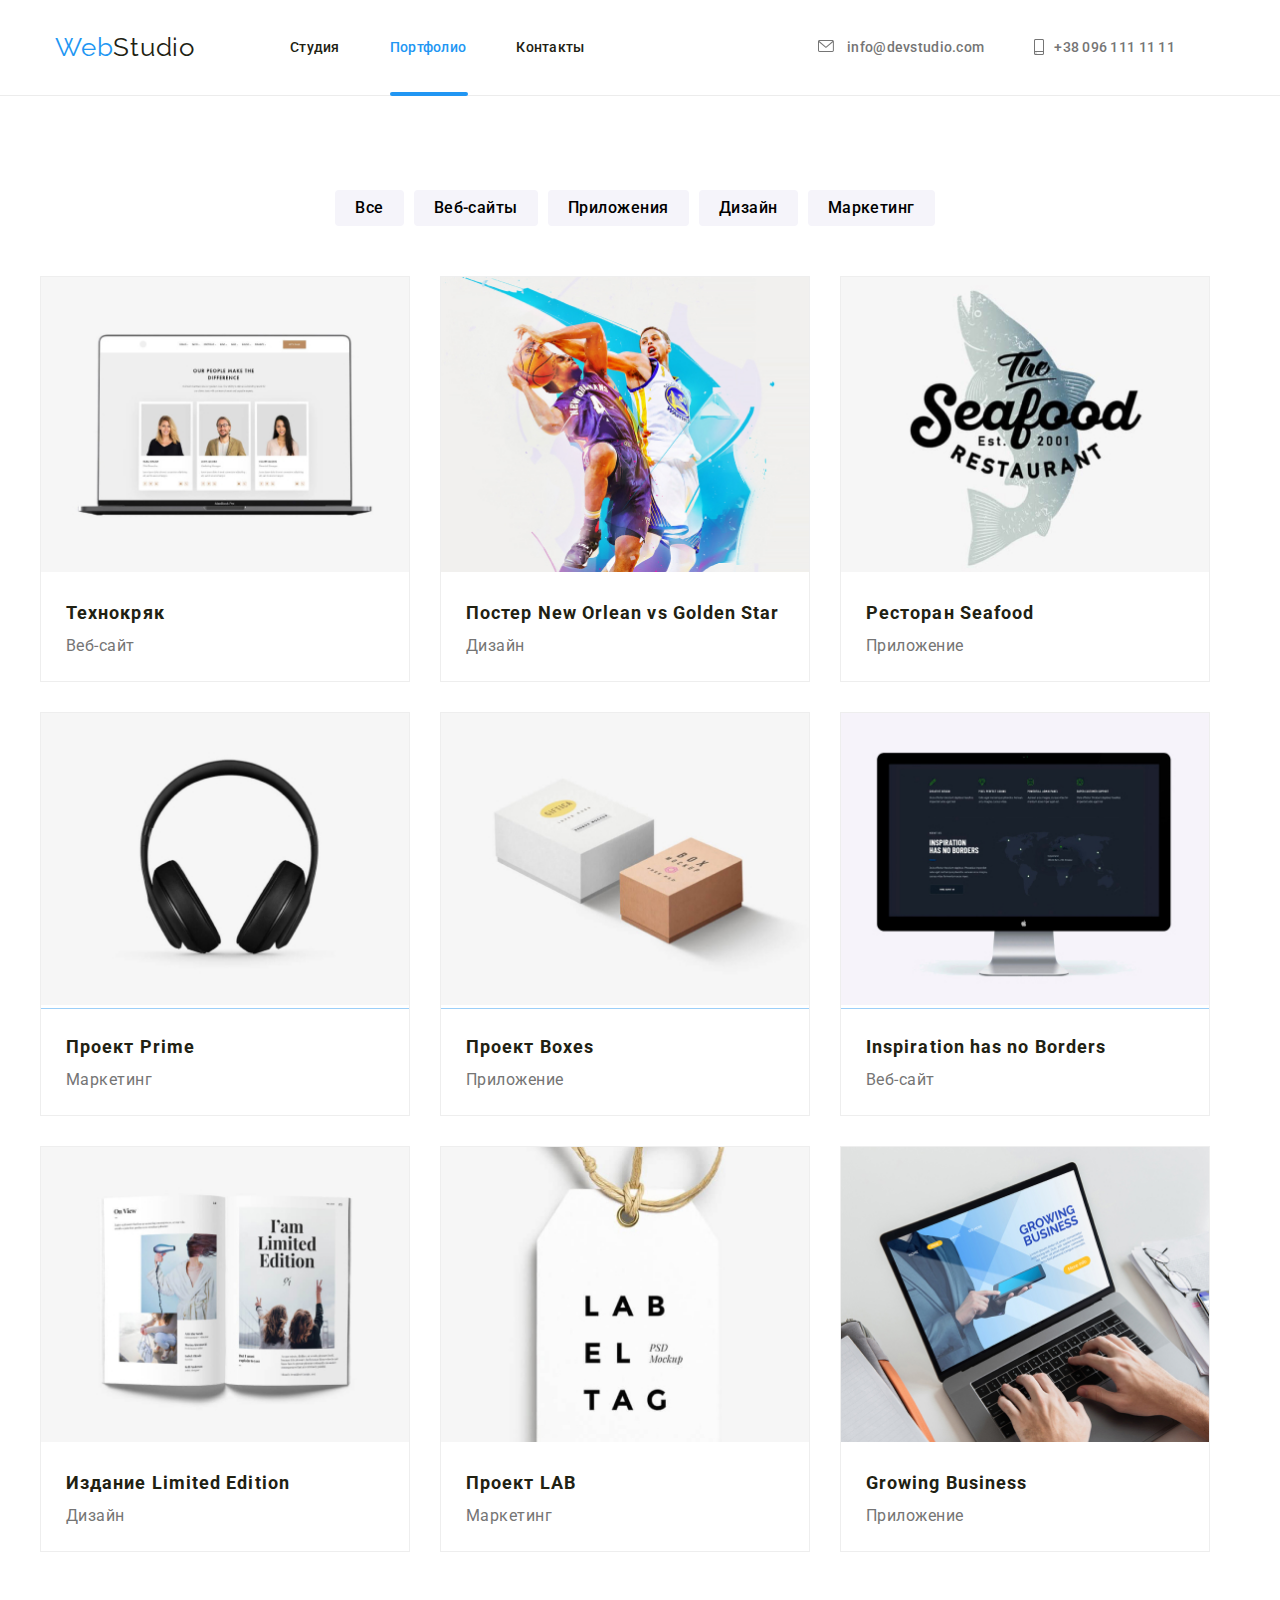
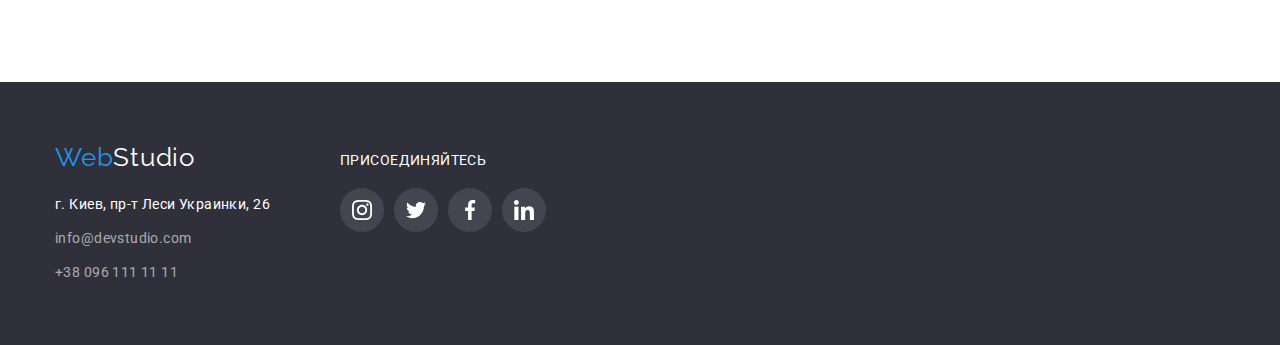
==== portfolio.html @ 2cd2fab0 "ДЗ5" ====
<!DOCTYPE html>
<html lang="ru">
  <head>
    <link
      rel="stylesheet"
      href="https://cdnjs.cloudflare.com/ajax/libs/modern-normalize/1.0.0/modern-normalize.min.css"
    />
    <meta charset="UTF-8" />
    <meta name="viewport" content="width=device-width, initial-scale=1.0" />
    <title><goit-markup-hw-03></goit-markup-hw-03></title>
    <link rel="preconnect" href="https://fonts.gstatic.com" />
    <link
      href="https://fonts.googleapis.com/css2?family=Raleway:wght@700&family=Roboto:wght@400;500;700;900&display=swap"
      rel="stylesheet"
    />
    <link
      rel="stylesheet"
      href="https://cdnjs.cloudflare.com/ajax/libs/modern-normalize/1.0.0/modern-normalize.min.css"
      integrity="sha512-ISS7cAi1PEhQ8jnbJpJZMd29NlhNj4AWYyLOSp2CE/CsHxTCu+r+t0D2yoJudVrd0/8fTVPUVDzY5Tvli75u/g=="
      crossorigin="anonymous"
    />
    <link rel="stylesheet" href="./css/style.css" />
  </head>

  <body>
    <!--navigation-->
    <header class="header-container-portfolio">
      <div class="nav-container-portfolio size-conteiner">
        <nav class="navigation">
          <ul class="navigation-list list">
            <li>
              <a class="logo" href="WebStudio"
                ><span class="icon-blue">Web</span
                ><span class="icon-bk">Studio</span></a
              >
            </li>
            <li>
              <a class="site-nav" href="./index.html">Студия</a>
            </li>
            <li>
              <a class="site-portfolio" href="Портфолио">Портфолио</a>
              <div class="site-line-portfolio">
              </div>
            </li>
            <li>
              <a class="site-nav" href="Контакты">Контакты</a>
            </li>
          </ul>
        </nav>
        <!--contacts-->
        <ul class="address">
          <li class="icon-addres">
            <a class="addres-title" href="mailto:info@devstudio.com">
              <svg class="addres-svg">
                <use href="./img/icon/sprite.svg#icon-mail"></use>
              </svg>
              info@devstudio.com
            </a>
          </li>
          <li class="icon-tel">
            <a class="addres-title icon-tel" href="tel:+380961111111">
              <svg class="tel-svg">
                <use href="./img/icon/sprite.svg#icon-smartphone"></use>
              </svg>
              +38 096 111 11 11
            </a>
          </li>
        </ul>
      </div>
    </header>
    <main>
      <section class="button-navigate size-conteiner">
        <ul class="flex-button-item">
          <li>
            <button type="button" class="button-nav-portfolio">Все</button>
          </li>
          <li>
            <button type="button" class="button-nav-portfolio">
              Веб-сайты
            </button>
          </li>
          <li>
            <button type="button" class="button-nav-portfolio">
              Приложения
            </button>
          </li>
          <li>
            <button type="button" class="button-nav-portfolio">Дизайн</button>
          </li>
          <li>
            <button type="button" class="button-nav-portfolio">
              Маркетинг
            </button>
          </li>
        </ul>
        <ul class="project size-conteiner">
          <li class="project-img-portfolio">
            <div class="project-overlay">
            <a class="project-focus" href="">
              <img
                src="./img/portfolio/технокряк.jpg"
                alt="Ноутбук"
                width="100%"
                height="295"
              />
                <p class="overlay">Технокряк это современная площадка распространения коронавируса. Компании используют эту платформу для цифрового шпионажа и атак на защищённые сервера конкурентов.</p>
              </div>
              <div class="project-name">
                <h4 class="project-heading">Технокряк</h4>
                <p class="text-prophecy">Веб-сайт</p>
              </div>
            </a>
          </li>

          <li class="project-img-portfolio">
            <div class="project-overlay">
            <a class="project-focus" href="">
              <img
                src="./img/portfolio/постер.jpg"
                alt="Баскетболисты"
                width="100%"
                height="295"
              />
              <p class="overlay">Технокряк это современная площадка распространения коронавируса. Компании используют эту платформу для цифрового шпионажа и атак на защищённые сервера конкурентов.</p>
              </div>
              <div class="project-name">
                <h4 class="project-heading">
                  Постер New Orlean vs Golden Star
                </h4>
                <p class="text-prophecy">Дизайн</p>
              </div>
            </a>
          </li>

          <li class="project-img-portfolio">
             <div class="project-overlay">
            <a class="project-focus" href="">
              <img
                src="./img/portfolio/ресторан.jpg"
                alt="Лого-рыба"
                width="100%"
                height="295"
              />
              <p class="overlay">Технокряк это современная площадка распространения коронавируса. Компании используют эту платформу для цифрового шпионажа и атак на защищённые сервера конкурентов.</p>
              </div>
              <div class="project-name">
                <h4 class="project-heading">Ресторан Seafood</h4>
                <p class="text-prophecy">Приложение</p>
              </div>
            </a>
          </li>

          <li class="project-img-portfolio">
             <div class="project-overlay">
            <a class="project-focus" href="">
              <img
                src="./img/portfolio/наушники.jpg"
                alt="Наушники"
                width="100%"
                height="100%"
              />
              <p class="overlay">Технокряк это современная площадка распространения коронавируса. Компании используют эту платформу для цифрового шпионажа и атак на защищённые сервера конкурентов.</p>
              </div>
              <div class="project-name">
                <h4 class="project-heading">Проект Prime</h4>
                <p class="text-prophecy">Маркетинг</p>
              </div>
            </a>
          </li>

          <li class="project-img-portfolio">
             <div class="project-overlay">
            <a class="project-focus" href="">
              <img
                src="./img/portfolio/ящики.jpg"
                alt="ящики"
                width="100%"
                height="100%"
              />
              <p class="overlay">Технокряк это современная площадка распространения коронавируса. Компании используют эту платформу для цифрового шпионажа и атак на защищённые сервера конкурентов.</p>
              </div>
              <div class="project-name">
                <h4 class="project-heading">Проект Boxes</h4>
                <p class="text-prophecy">Приложение</p>
              </div>
            </a>
          </li>

          <li class="project-img-portfolio">
             <div class="project-overlay">
            <a class="project-focus" href="">
              <img
                src="./img/portfolio/Монитор.jpg"
                alt="Монитор"
                width="100%"
                height="100%"
              />
              <p class="overlay">Технокряк это современная площадка распространения коронавируса. Компании используют эту платформу для цифрового шпионажа и атак на защищённые сервера конкурентов.</p>
              </div>
              <div class="project-name">
                <h4 class="project-heading">Inspiration has no Borders</h4>
                <p class="text-prophecy">Веб-сайт</p>
              </div>
            </a>
          </li>

          <li class="project-img-portfolio">
             <div class="project-overlay">
            <a class="project-focus" href="">
              <img
                src="./img/portfolio/книга.jpg"
                alt="книга"
                width="100%"
                height="295"
              />
              <p class="overlay">Технокряк это современная площадка распространения коронавируса. Компании используют эту платформу для цифрового шпионажа и атак на защищённые сервера конкурентов.</p>
              </div>
              <div class="project-name">
                <h4 class="project-heading">Издание Limited Edition</h4>
                <p class="text-prophecy">Дизайн</p>
              </div>
            </a>
          </li>

          <li class="project-img-portfolio">
             <div class="project-overlay">
            <a class="project-focus" href="">
              <img
                src="./img/portfolio/проект.jpg"
                alt="Проект"
                width="100%"
                height="295"
              />
              <p class="overlay">Технокряк это современная площадка распространения коронавируса. Компании используют эту платформу для цифрового шпионажа и атак на защищённые сервера конкурентов.</p>
              </div>
              <div class="project-name">
                <h4 class="project-heading">Проект LAB</h4>
                <p class="text-prophecy">Маркетинг</p>
              </div>
            </a>
          </li>

          <li class="project-img-portfolio">
             <div class="project-overlay">
            <a class="project-focus" href="">
              <img
                src="./img/portfolio/ноут.jpg"
                alt="Печатает на ноутбуке"
                width="100%"
                height="295"
              />
              <p class="overlay">Технокряк это современная площадка распространения коронавируса. Компании используют эту платформу для цифрового шпионажа и атак на защищённые сервера конкурентов.</p>
              </div>
              <div class="project-name">
                <h4 class="project-heading">Growing Business</h4>
                <p class="text-prophecy">Приложение</p>
              </div>
            </a>
          </li>
        </ul>
      </section>
    </main>

    <!--footer-->
    <footer class="footer-list">
      <div class="footer-cotainer size-conteiner">
        <address>
          <a class="logo-footer" href="WebStudio"
            ><span class="icon-footer-blue">Web</span
            ><span class="icon-footer-wh">Studio</span></a
          >
          <ul class="footer-item">
            <li>
              <a
                class="footer-adress"
                href="https://goo.gl/maps/g3PMuNyfZhRKe9dy9"
                target="_blank"
                >г. Киев, пр-т Леси Украинки, 26</a
              >
            </li>
            <li class="footer-text">
              <a class="footer-nav" href="mailto:info@devstudio.com"
                >info@devstudio.com</a
              >
            </li>
            <li class="footer-text">
              <a class="footer-nav-tel" href="tel:+380961111111"
                >+38 096 111 11 11</a
              >
            </li>
          </ul>
        </address>
        <div class="footer-block">
          <p class="footer-text">ПРИСОЕДИНЯЙТЕСЬ</p>
          <ul class="footer-social-list">
            <li class="footer-list-item">
              <a href="" class="footer-list-link">
                <svg class="footer-list-icon">
                  <use href="./img/icon/sprite.svg#icon-instagram"></use>
                </svg>
              </a>
            </li>
            <li class="footer-list-item">
              <a href="" class="footer-list-link">
                <svg class="footer-list-icon">
                  <use href="./img/icon/sprite.svg#icon-twitter"></use>
                </svg>
              </a>
            </li>
            <li class="footer-list-item">
              <a href="" class="footer-list-link">
                <svg class="footer-list-icon">
                  <use href="./img/icon/sprite.svg#icon-facebook"></use>
                </svg>
              </a>
            </li>
            <li class="footer-list-item">
              <a href="" class="footer-list-link">
                <svg class="footer-list-icon">
                  <use href="./img/icon/sprite.svg#icon-linkedin"></use>
                </svg>
              </a>
            </li>
          </ul>
        </div>
      </div>
    </footer>
  </body>
</html>
---- css/style.css ----
* {
  padding: 0%;
  margin: 0%;
  box-sizing: border-box;
}
body {
  font-family: 'Roboto', sans-serif;
  font-size: 14px;
  color: var(--primary-text-color);
  letter-spacing: 0.03em;
}
:root {
  --primary-text-color: #212112;
  --tilt-color: #757575;
  --accent-color: #2196f3;
  --background-color: #ffffff;
  --background-footer: #2f303a;
  --footer-nav: rgba(255, 255, 255, 60%);
  --icon-color: #afb1b8;
}

h1,
h2,
h3,
h4,
h5,
h6,
p {
  margin: 0;
}
address {
  font-style: normal;
}
.body {
  color: var(--primary-text-color);
  background-color: var(--background-color);
}
:visited {
  color: inherit;
}

li {
  list-style: none;
}

a {
  text-decoration: none;
}
.size-conteiner {
  margin-left: auto;
  margin-right: auto;
  width: 1200px;
  padding-left: 15px;
  padding-right: 15px;
}

/* цвет заголовков #212112 */
/* цвет дополнительный #2196F3 */
/* цвет основной #757575 */
/* цвет в Hero #FFFFFF */

/* header-container*/

.header-container {
  padding-bottom: 32px;
  padding-top: 32px;
}

/*nav-container*/
.nav-container {
  display: flex;
  align-items: center;
}
/* color nav*/
.logo {
  display: flex;
  margin-right: 95px;
  font-family: Raleway;
  font-style: normal;
  font-weight: 400;
  font-size: 26px;
  line-height: 1.192;
  /* identical to box height */

  letter-spacing: 0.03em;
}
.icon-blue {
  color: var(--accent-color);
}
.icon-bk {
  color: var(--primary-text-color);
}
.icon-wh {
  color: var(--background-color);
}
.navigation-list {
  display: flex;
  align-items: center;
}
.site-studio {
  font-weight: 500;
  line-height: 1.142;
  letter-spacing: 0.02em;
  margin-right: 50px;
  color: var(--accent-color);
}
.studio-line {
  position: absolute;
  width: 48px;
  height: 4px;
  top: 91px;
  background: #2196f3;
  border-radius: 2px;
  opacity: 1;
}
.site-studio:hover .studio-line {
  opacity: 1;
}

.site-portfolio {
  font-weight: 500;
  line-height: 1.142;
  letter-spacing: 0.02em;
  margin-right: 50px;
  color: var(--accent-color);
}
.site-line-portfolio {
  position: absolute;
  width: 78px;
  height: 4px;
  top: 92px;

  background: #2196f3;
  border-radius: 2px;
}
/*nav-hover*/
.site-nav {
  font-weight: 500;
  line-height: 1.142;
  letter-spacing: 0.02em;
  color: var(--primary-text-color);
  margin-right: 50px;
  transition: 250ms linear;
  transition-timing-function: cubic-bezier(0.4, 0, 0.2, 1);
}
.site-nav :last-child {
  margin-right: none;
}
.site-nav:hover,
.site-nav:focus {
  color: var(--accent-color);
}

/*adress*/
.address {
  display: flex;
  margin-left: auto;
  flex-shrink: 0;
}
.icon-addres {
  display: flex;
  justify-content: center;
}
.addres-svg {
  height: 12px;
  width: 16px;
  margin-right: 10px;
  fill: #757575;
  transition: fill 250ms linear;
  transition-timing-function: cubic-bezier(0.4, 0, 0.2, 1);
}

.addres-title:hover .addres-svg,
.addres-title:focus .addres-svg {
  fill: var(--accent-color);
}
.icon-tel {
  display: flex;
  justify-content: center;
}
.tel-svg {
  position: relative;
  height: 16px;
  width: 10px;
  margin-right: 10px;
  fill: #757575;
  transition: fill 250ms linear;
  transition-timing-function: cubic-bezier(0.4, 0, 0.2, 1);
}

.addres-title:hover .tel-svg,
.addres-title:focus .tel-svg {
  fill: var(--accent-color);
}

.addres-title {
  margin-right: 50px;
  transition: 250ms linear;
  transition-timing-function: cubic-bezier(0.4, 0, 0.2, 1);
}
.addres-title :last-child {
  margin-right: none;
}

.addres-title {
  font-style: normal;
  font-weight: 500;
  line-height: 1.142;
  letter-spacing: 0.02em;
  color: var(--tilt-color);
}

.addres-title:hover,
.addres-title:focus {
  color: var(--accent-color);
}

/*hero*/
.hero-section {
  max-width: 1600px;
  margin-left: auto;
  margin-right: auto;
  background: no-repeat;
  background-image: linear-gradient(
      to right,
      rgba(47, 48, 58, 0.4),
      rgba(47, 48, 58, 0.4)
    ),
    url('../img/main/Hero.jpg');
  text-align: center;
  height: 600px;
  background-color: var(--background-footer);
}
.hero-text {
  font-style: normal;
  font-weight: 900;
  font-size: 44px;
  line-height: 1.363;
  letter-spacing: 0.06em;
  padding-top: 200px;
  text-transform: uppercase;
  color: var(--background-color);
}

.hero-button-bgk {
  background-color: var(--accent-color);
  /*position: absolute;*/
  box-shadow: 0px 4px 4px rgba(0, 0, 0, 0.15);
  border-radius: 4px;
  margin-top: 30px;
  min-width: 200px;
  height: 50px;
  left: 774px;
  top: 465px;
  /*text*/

  font-family: Roboto;
  font-weight: 700;
  padding: 10px 32px;
  font-size: 16px;
  line-height: 1.875;
  letter-spacing: 0.06em;
  color: var(--background-color);

  transition: background-color 250ms linear;
  transition-timing-function: cubic-bezier(0.4, 0, 0.2, 1);
}
.hero-button-bgk:hover,
.hero-button-bgk:focus {
  box-shadow: 0px 4px 4px rgba(0, 0, 0, 0.15);
  border-radius: 4px;
}

/*section points*/

.points-section {
  padding-top: 95px;
}
.points {
  display: flex;
}

.points-flex {
  flex-wrap: wrap;
  width: 270px;
  margin-right: 30px;
}

.points-svg {
  width: 70px;
  height: 70px;
  background-size: contain;
  background: #f5f4fa;
  background-position: center;
}
.ant-background {
  content: '';
  display: flex;
  width: 270px;
  height: 120px;
  align-items: center;
  justify-content: center;

  background-color: #f5f4fa;
  margin-bottom: 30px;
  border-radius: 4px;
}

.icon-anten::before {
  background-image: url('../img/main/keyboard.jpg');
}

.points :last-child {
  margin: none;
}
.points-heading {
  padding-top: 30px;
  font-size: 14px;
  font-weight: 700;
  line-height: 1.142;
  letter-spacing: 0.03em;
  text-transform: uppercase;
  color: var(--primary-text-color);
}

.points-title {
  padding-top: 10px;
  font-style: normal;
  font-weight: 400;
  line-height: 1.714;
  /* or 171% */

  letter-spacing: 0.03em;
  color: var(--tilt-color);
}

/*section occupation*/

.occupation {
  padding-top: 95px;
  padding-bottom: 95px;
}
.occupation-heading {
  font-style: normal;
  font-weight: 700;
  font-size: 36px;
  line-height: 1.166;
  text-align: center;
  letter-spacing: 0.03em;
}

/*sectoin lesson*/
.occupation-flex {
  display: flex;
  margin-top: 50px;
}
.occupation-flex:last-child {
  margin: none;
}

.occupation-img {
  margin-right: 30px;
}

/*section comand*/
.comand {
  padding-top: 95px;
  padding-bottom: 95px;
  margin-left: auto;
  margin-right: auto;
  background: #f5f4fa;
}
.comand-list {
  margin-right: 30px;
  background: #ffffff;
  box-shadow: 0px 1px 3px rgba(0, 0, 0, 0.12), 0px 1px 1px rgba(0, 0, 0, 0.14),
    0px 2px 1px rgba(0, 0, 0, 0.2);
  border-radius: 0px 0px 4px 4px;
}
.comand-list:last-child {
  margin: none;
}

.comand-flex {
  filter: drop-shadow(0px 4px 4px rgba(0, 0, 0, 0.25));

  display: flex;
  padding-top: 50px;
}

.comand-heading {
  font-style: normal;
  font-weight: 700;
  font-size: 36px;
  line-height: 1.16;
  text-align: center;
  letter-spacing: 0.03em;
}

.comand-name {
  padding-top: 30px;
  font-style: normal;
  font-weight: 500;
  font-size: 16px;
  line-height: 1.187;
  /* identical to box height */

  text-align: center;
  letter-spacing: 0.03em;
}

.comand-title {
  padding-top: 10px;
  font-style: normal;
  font-weight: 400;
  font-size: 16px;
  line-height: 1.187;
  /* identical to box height */

  text-align: center;
  letter-spacing: 0.03em;
  color: var(--tilt-color);
}

.social-list-div {
  padding-left: 30px;
  padding-right: 30px;
  padding-top: 15px;
  padding-bottom: 30px;
}

.social-list {
  display: flex;
}
.social-list-item {
  margin-right: 10px;
}
.social-list-icon {
  fill: var(--icon-color);
  width: 20px;
  height: 20px;
  transition: fill 250ms linear;
  transition-timing-function: cubic-bezier(0.4, 0, 0.2, 1);
}
.social-list:last-child {
  margin: none;
}

.social-list-link:hover,
.social-list-link:focus {
  background-color: var(--accent-color);
}
.social-list-link {
  display: flex;
  justify-content: center;
  align-items: center;
  width: 44px;
  height: 44px;
  background-color: var(--background-color);
  border-radius: 50%;
  transition: background-color 250ms linear;
}

.social-list-link:hover .social-list-icon,
.social-list-link:focus .social-list-icon {
  fill: var(--background-color);
}

/* Постоянные клиенты */
.regular-customers {
  padding-top: 95px;
  padding-bottom: 95px;
}
.icon-customers {
  padding-top: 50px;
}
.customer-list {
  display: flex;
  display: inline-flex;
}
.customer-list-item {
  margin-top: 50px;
  margin-right: 30px;
  width: 170px;
  height: 90px;
  border: 1px solid var(--icon-color);
  border-radius: 4px;
}
.customer-list-item:last-child {
  margin-right: none;
}

.customer-one {
  width: 170px;
  height: 90px;
  content: '';
  display: flex;
  justify-content: center;
  align-items: center;
  transition: 250ms linear;
  transition-timing-function: cubic-bezier(0.4, 0, 0.2, 1);
}
.customer-list-icon {
  fill: var(--icon-color);
  transition: 250ms linear;
  transition-timing-function: cubic-bezier(0.4, 0, 0.2, 1);
}
.size-one {
  width: 45px;
  height: 50px;
}

.size-two {
  width: 45px;
  height: 50px;
}
.size-three {
  width: 41px;
  height: 42px;
}
.size-four {
  width: 80px;
  height: 42px;
}
.size-five {
  width: 59px;
  height: 47px;
}
.size-six {
  width: 45px;
  height: 50px;
}
.customer-list-item {
  transition: 250ms linear;
}
.customer-list-icon {
  transition: fill 250ms linear;
}

.customer-one:hover .customer-list-icon,
.customer-one:focus .customer-list-icon {
  fill: var(--accent-color);
}

.customer-list-item:hover,
.customer-list-item:focus {
  border-color: var(--accent-color);
}

/*portfolio*/
.header-container-portfolio {
  margin-left: auto;
  margin-right: auto;
  padding-bottom: 32px;
  padding-top: 32px;
  border-bottom: 1px solid #ececec;
}

.nav-container-portfolio {
  display: flex;
  align-items: center;
}

/*hero-button*/
.button-navigate {
  margin-top: 94px;
  padding-bottom: 115px;
}
.flex-button-item {
  display: flex;
  justify-content: center;
}

.button-nav-portfolio {
  margin-right: 10px;
  border: none;
  padding: 5px 20px;
  font-style: normal;
  font-weight: 500;
  font-size: 16px;
  line-height: 1.625;
  background: #f5f4fa;
  border-radius: 4px;
  transition: background-color 250ms linear;
  transition: 250ms linear;

  text-align: center;
  letter-spacing: 0.03em;
}
.button-nav-portfolio :last-child {
  margin-right: none;
}
.button-nav-portfolio:hover,
.button-nav-portfolio:focus {
  border-radius: 4px;
  color: var(--background-color);
  box-shadow: 0px 3px 1px rgba(0, 0, 0, 0.1), 0px 1px 2px rgba(0, 0, 0, 0.08),
    0px 2px 2px rgba(0, 0, 0, 0.12);
  border-radius: 4px;
  background-color: var(--accent-color);
}

/*image*/
.project {
  margin: -30px;
  margin-top: 50px;
  display: flex;
  flex-wrap: wrap;
  align-items: center;
}
.project-img-portfolio {
  margin-right: 30px;
  margin-bottom: 30px;
  width: 370px;
  background: #ffffff;
  border: 1px solid #eeeeee;
  box-sizing: border-box;
}

.project-overlay {
  position: relative;
  overflow: hidden;
}
.project-img-portfolio:hover .overlay {
  transform: translateY(0);
}
.project-focus:focus .overlay {
  transform: translateY(0);
}

.project-img-portfolio:hover .project-focus {
  box-shadow: 0px 1px 1px rgba(0, 0, 0, 0.12), 0px 4px 4px rgba(0, 0, 0, 0.06),
    1px 4px 6px rgba(0, 0, 0, 0.16);
}
.overlay {
  position: absolute;
  left: 0;
  top: 0;
  font-family: Roboto;

  font-size: 18px;
  line-height: 28px;
  width: 100%;
  height: 100%;
  padding: 65px 25px;
  color: var(--background-color);
  background: rgba(33, 150, 243, 0.9);
  transform: translateY(100%);
  transition: transform 250ms linear;
  transition-timing-function: cubic-bezier(0.4, 0, 0.2, 1);
}
.project-focus {
  display: block;
}
.project-focus:hover,
.project-focus:focus {
  box-shadow: 0px 1px 1px rgba(0, 0, 0, 0.12), 0px 4px 4px rgba(0, 0, 0, 0.06),
    1px 4px 6px rgba(0, 0, 0, 0.16);
}

.project-name {
  padding: 20px 25px;
}
.project :nth-last-child(-n + 3) {
  margin-bottom: 0px;
}
.project :nth-child(3n) {
  margin-right: 0px;
}

.project-heading {
  font-style: normal;
  font-weight: 700;
  font-size: 18px;
  line-height: 2;
  letter-spacing: 0.06em;
  color: var(--primary-text-color);
}

.text-prophecy {
  font-style: normal;
  font-weight: 400;
  font-size: 16px;
  line-height: 1.875;
  /* identical to box height, or 187% */

  letter-spacing: 0.03em;
  color: var(--tilt-color);
}

/*footer*/

.footer-list {
  display: block;
  margin-top: 45px;
  padding-top: 60px;
  padding-bottom: 60px;
  margin-left: auto;
  margin-right: auto;

  background-color: var(--background-footer);
}
.footer-cotainer {
  display: flex;
}
.logo-footer {
  padding-top: 60px;
  font-family: Raleway;
  font-style: normal;
  font-size: 26px;
  line-height: 1.192;
  /* identical to box height */

  letter-spacing: 0.03em;
}
.icon-footer-blue {
  color: var(--accent-color);
}
.icon-footer-wh {
  color: var(--background-color);
}

.footer-item {
  font-family: Roboto;
  padding-top: 20px;
}
.footer-text-adress {
  font-family: Roboto;
}
.footer-text {
  padding-top: 10px;
  color: var(--background-color);
}
.footer-adress {
  padding-top: 20px;
  line-height: 1.714;
  letter-spacing: 0.03em;
  color: var(--background-color);
}
.footer-nav {
  line-height: 1.714;
  letter-spacing: 0.03em;
  color: var(--footer-nav);
}
.footer-nav-tel {
  padding-top: 10px;
  line-height: 1.714;
  letter-spacing: 0.03em;
  color: var(--footer-nav);
}
.footer-block {
  padding-left: 70px;
}
.footer-social-list {
  margin-bottom: 0;
  margin-top: 20px;
  padding-left: 0;
  display: flex;
}

.footer-list-item {
  margin-right: 10px;
}
.footer-list-item:last-child {
  margin-right: none;
}
.footer-list-link {
  content: '';
  display: inline-flex;
  align-items: center;
  justify-content: center;
  width: 44px;
  height: 44px;
  background-color: rgba(255, 255, 255, 0.1);
  border-radius: 50%;
  transition: background-color 250ms linear;
  transition-timing-function: cubic-bezier(0.4, 0, 0.2, 1);
}
.footer-list-icon {
  width: 20px;
  height: 20px;
  fill: #ffffff;
  transition: 250ms linear;
  transition-timing-function: cubic-bezier(0.4, 0, 0.2, 1);
}
.footer-list-link:hover,
.footer-list-link:focus {
  background-color: var(--accent-color);
}

.footerl-list-link:hover .footer-list-icon,
.footer-list-link:focus .footerl-list-icon {
  fill: var(--background-color);
}

.backdrop {
  position: fixed;
  top: 0;
  left: 0;
  width: 100%;
  height: 100%;
  background-color: rgba(0, 0, 0, 0.2);
  transition: 250ms;
  transition-timing-function: cubic-bezier(0.4, 0, 0.2, 1);
  opacity: 1;
}
.backdrop.is-hidden.modal {
  transform: scale(1.2) translate(-50%, -50%);
}

.modal {
  position: absolute;
  left: 50%;
  top: 50%;
  transform: translate(-50%, -50%);
  width: 528px;
  height: 581px;
  background: #ffffff;
  box-shadow: 0px 1px 3px rgba(0, 0, 0, 0.12), 0px 1px 1px rgba(0, 0, 0, 0.14),
    0px 2px 1px rgba(0, 0, 0, 0.2);
  border-radius: 4px;
  transform: scale(1) translate(-50%, -50%);
  transition: tranform 250ms cubic-bezier(0.4, 0, 0.2, 1);
}
.close-button {
  position: absolute;

  content: '';
  top: 8px;
  right: 8px;
  width: 30px;
  height: 30px;
  background: transparent;
  border: 1px solid rgba(0, 0, 0, 0.1);
  border-radius: 50%;
  cursor: pointer;
}
.close-icon {
  position: absolute;
  width: 11px;
  height: 11px;
  top: 17px;
  right: 17px;
}
.is-hidden {
  opacity: 0;
  visibility: hidden;
  pointer-events: none;
}
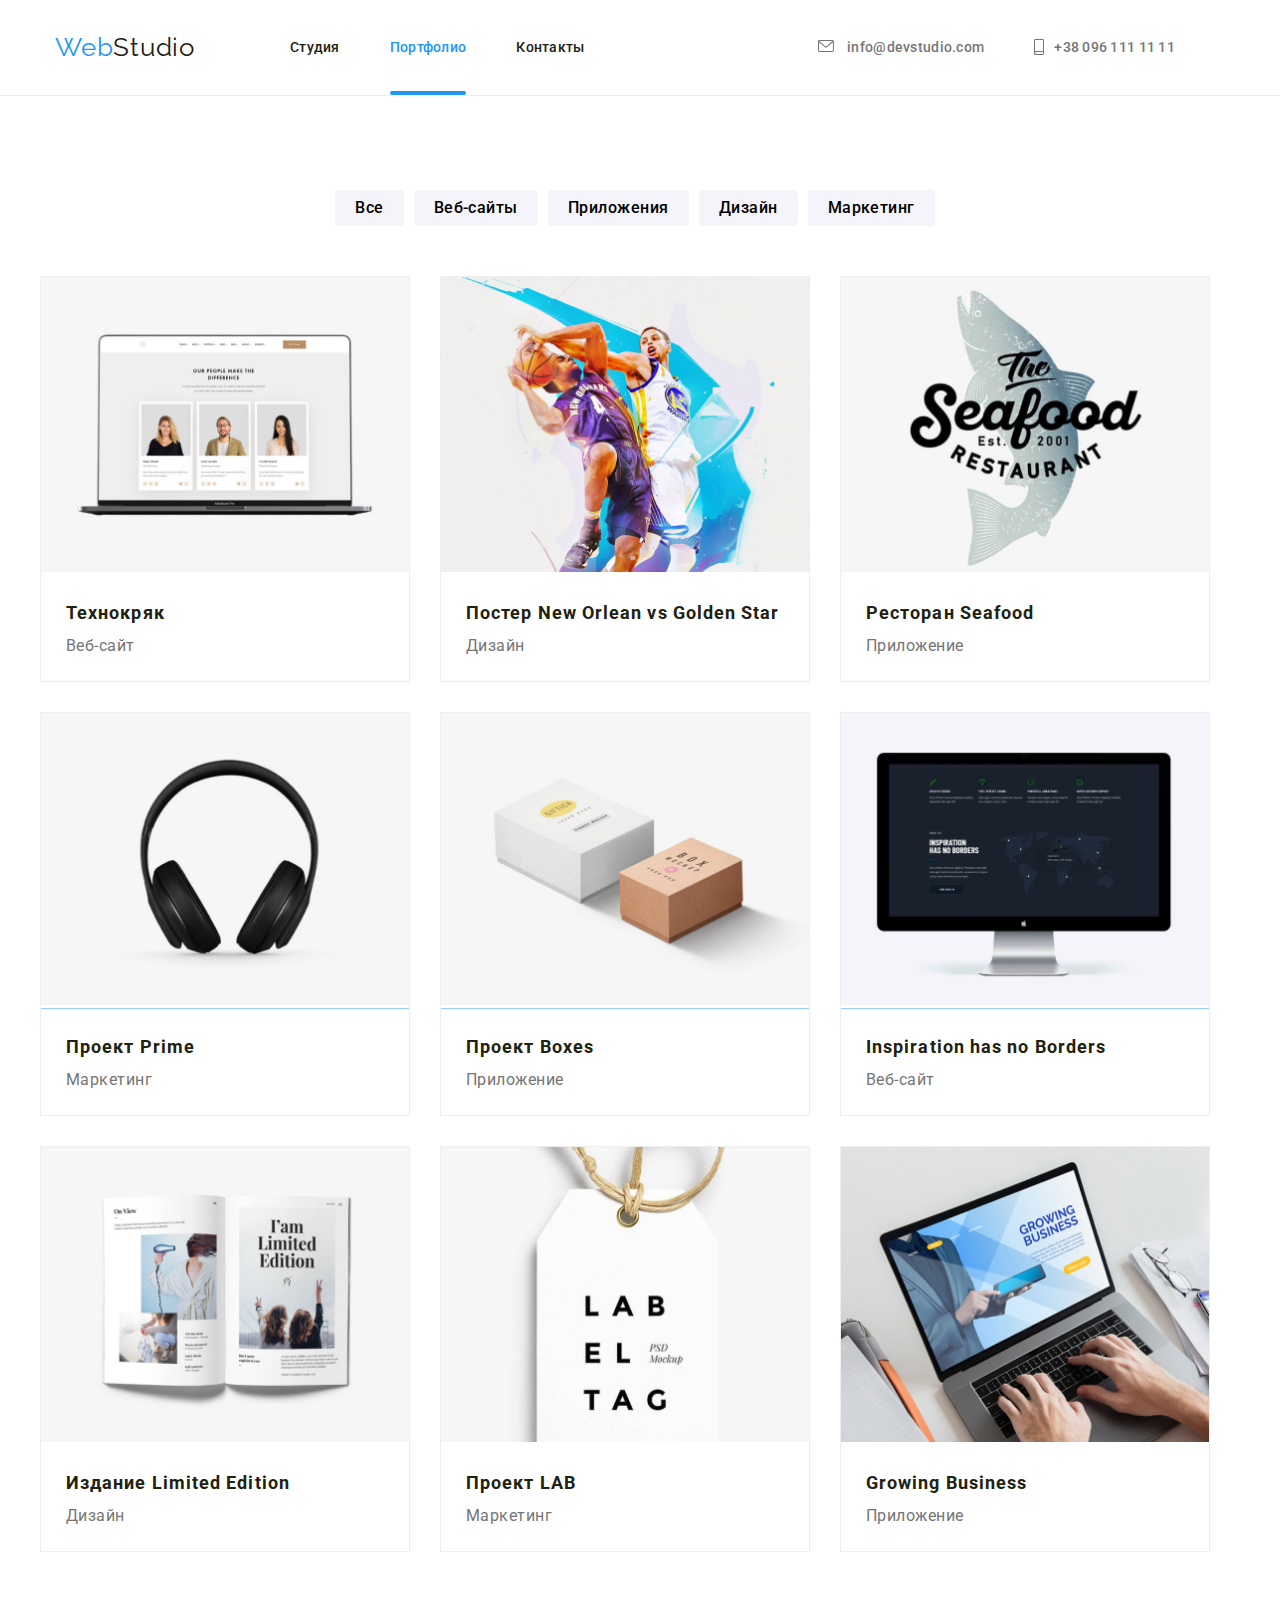
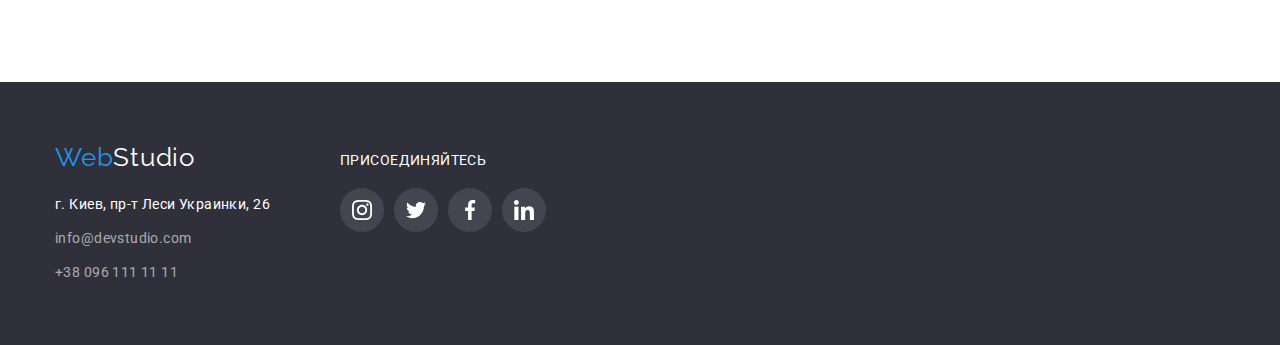
==== commit df5c8f1f: "ДЗ5" ====
--- a/portfolio.html
+++ b/portfolio.html
@@ -38,8 +38,8 @@
               <a class="site-nav" href="./index.html">Студия</a>
             </li>
             <li>
+              <div>
               <a class="site-portfolio" href="Портфолио">Портфолио</a>
-              <div class="site-line-portfolio">
               </div>
             </li>
             <li>
--- a/css/style.css
+++ b/css/style.css
@@ -98,12 +98,30 @@
   align-items: center;
 }
 .site-studio {
+  position: relative;
   font-weight: 500;
   line-height: 1.142;
   letter-spacing: 0.02em;
   margin-right: 50px;
   color: var(--accent-color);
 }
+
+.site-studio:after {
+  display: inline-block;
+  content: '';
+  width: 100%;
+  position: absolute;
+  bottom: 0;
+  left: 0;
+  top: 52px;
+  margin-bottom: -1px;
+  background-color: var(--accent-color);
+  height: 4px;
+  border-radius: 2px;
+  /* .site-studio:hover .studio-line { */
+  opacity: 1;
+}
+
 .studio-line {
   position: absolute;
   width: 48px;
@@ -118,21 +136,28 @@
 }
 
 .site-portfolio {
+  position: relative;
   font-weight: 500;
   line-height: 1.142;
   letter-spacing: 0.02em;
   margin-right: 50px;
   color: var(--accent-color);
 }
-.site-line-portfolio {
+
+.site-portfolio:after {
+  display: inline-block;
+  content: '';
+  width: 100%;
   position: absolute;
-  width: 78px;
+  bottom: 0;
+  left: 0;
+  top: 52px;
+  margin-bottom: -1px;
+  background-color: var(--accent-color);
   height: 4px;
-  top: 92px;
-
-  background: #2196f3;
   border-radius: 2px;
 }
+
 /*nav-hover*/
 .site-nav {
   font-weight: 500;
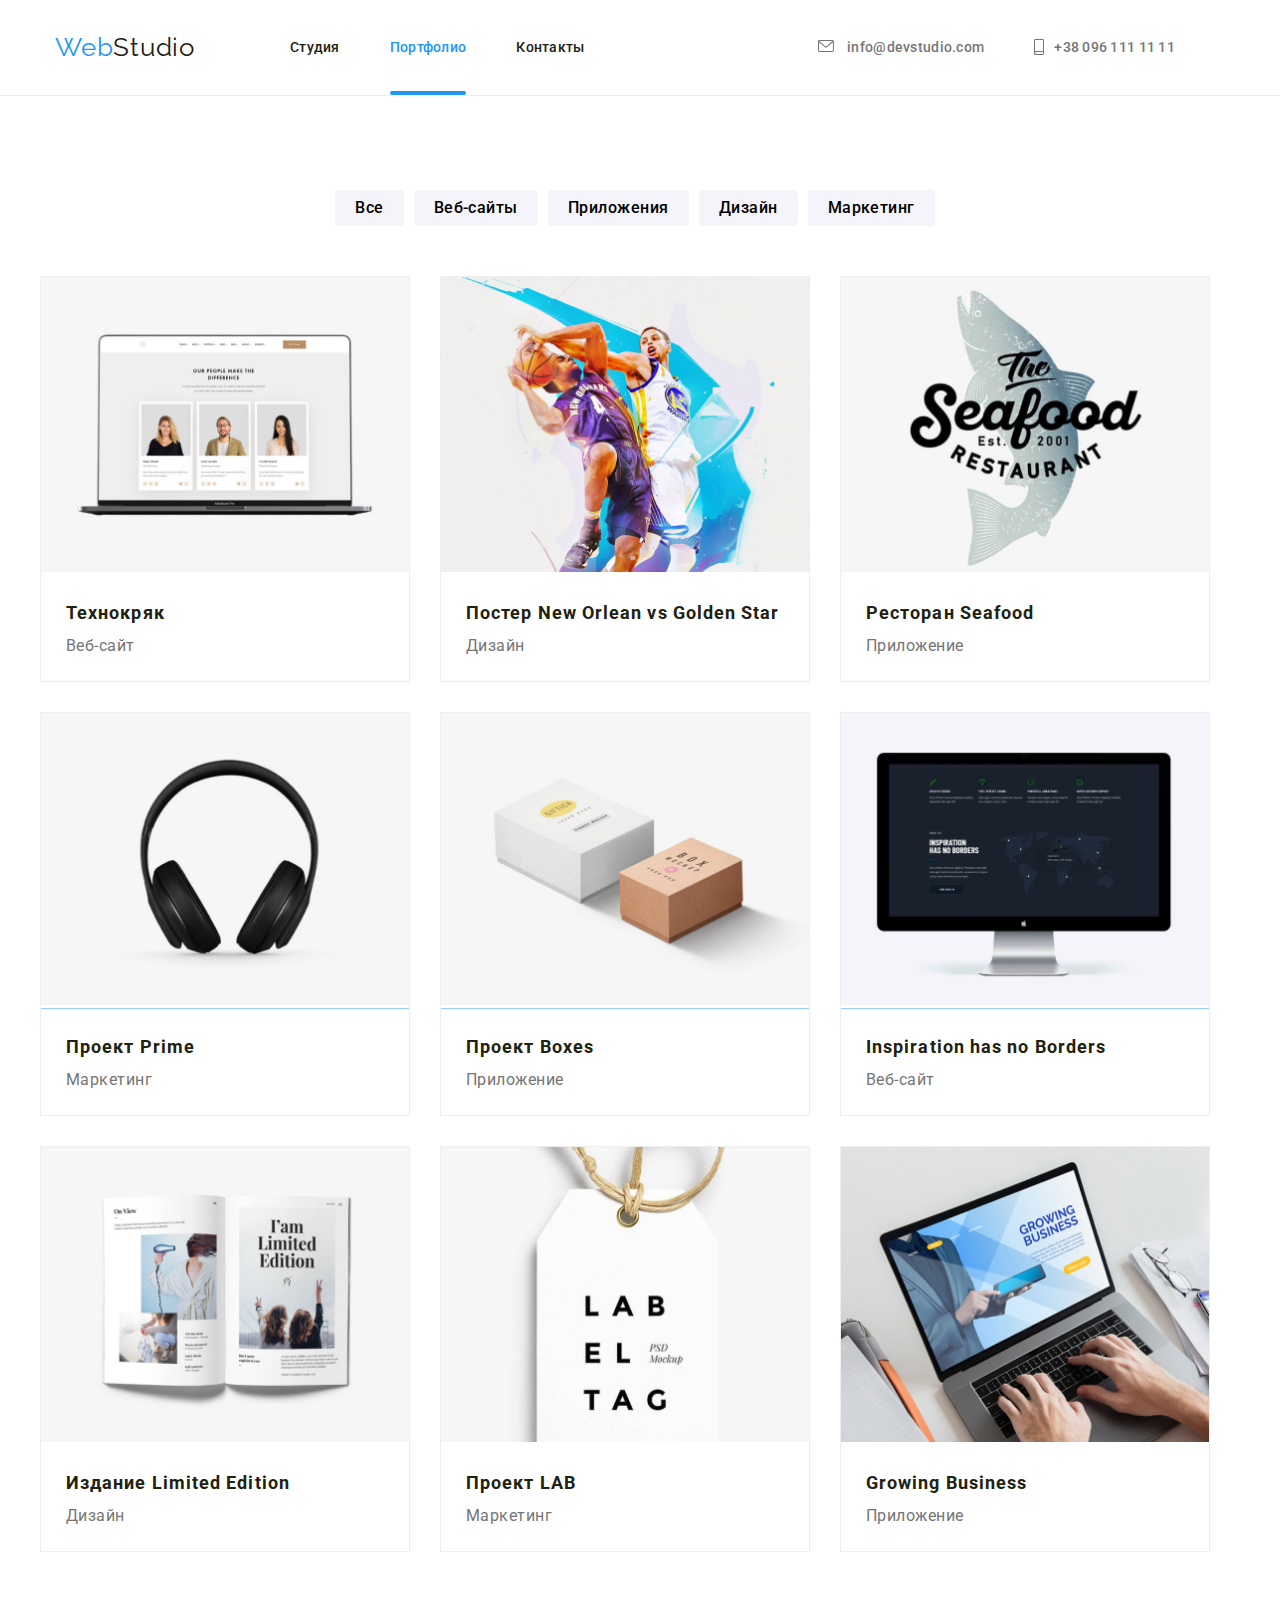
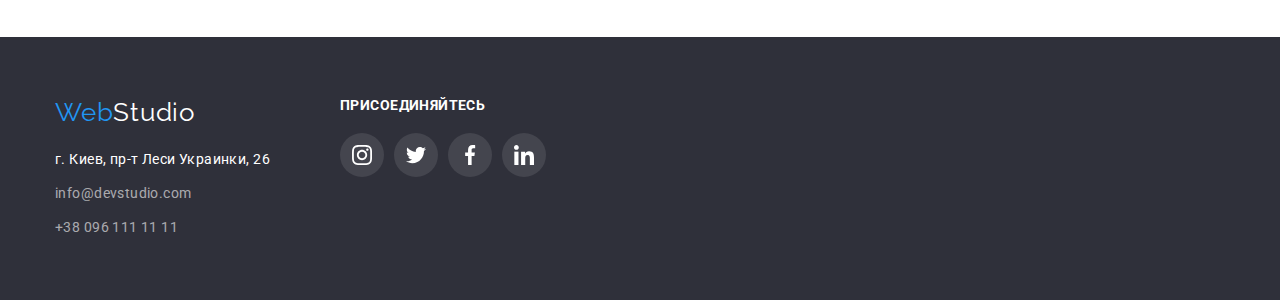
==== commit 777ca851: "ДЗ5" ====
--- a/portfolio.html
+++ b/portfolio.html
@@ -7,7 +7,7 @@
     />
     <meta charset="UTF-8" />
     <meta name="viewport" content="width=device-width, initial-scale=1.0" />
-    <title><goit-markup-hw-03></goit-markup-hw-03></title>
+    <title><goit-markup-hw-05></goit-markup-hw-05></title>
     <link rel="preconnect" href="https://fonts.gstatic.com" />
     <link
       href="https://fonts.googleapis.com/css2?family=Raleway:wght@700&family=Roboto:wght@400;500;700;900&display=swap"
@@ -39,7 +39,7 @@
             </li>
             <li>
               <div>
-              <a class="site-portfolio" href="Портфолио">Портфолио</a>
+                <a class="site-portfolio" href="Портфолио">Портфолио</a>
               </div>
             </li>
             <li>
@@ -95,15 +95,19 @@
         </ul>
         <ul class="project size-conteiner">
           <li class="project-img-portfolio">
-            <div class="project-overlay">
-            <a class="project-focus" href="">
-              <img
-                src="./img/portfolio/технокряк.jpg"
-                alt="Ноутбук"
-                width="100%"
-                height="295"
-              />
-                <p class="overlay">Технокряк это современная площадка распространения коронавируса. Компании используют эту платформу для цифрового шпионажа и атак на защищённые сервера конкурентов.</p>
+            <a class="project-focus" href="">
+              <div class="project-overlay">
+                <img
+                  src="./img/portfolio/технокряк.jpg"
+                  alt="Ноутбук"
+                  width="100%"
+                  height="295"
+                />
+                <p class="overlay">
+                  Технокряк это современная площадка распространения
+                  коронавируса. Компании используют эту платформу для цифрового
+                  шпионажа и атак на защищённые сервера конкурентов.
+                </p>
               </div>
               <div class="project-name">
                 <h4 class="project-heading">Технокряк</h4>
@@ -113,15 +117,19 @@
           </li>
 
           <li class="project-img-portfolio">
-            <div class="project-overlay">
-            <a class="project-focus" href="">
-              <img
-                src="./img/portfolio/постер.jpg"
-                alt="Баскетболисты"
-                width="100%"
-                height="295"
-              />
-              <p class="overlay">Технокряк это современная площадка распространения коронавируса. Компании используют эту платформу для цифрового шпионажа и атак на защищённые сервера конкурентов.</p>
+            <a class="project-focus" href="">
+              <div class="project-overlay">
+                <img
+                  src="./img/portfolio/постер.jpg"
+                  alt="Баскетболисты"
+                  width="100%"
+                  height="295"
+                />
+                <p class="overlay">
+                  Технокряк это современная площадка распространения
+                  коронавируса. Компании используют эту платформу для цифрового
+                  шпионажа и атак на защищённые сервера конкурентов.
+                </p>
               </div>
               <div class="project-name">
                 <h4 class="project-heading">
@@ -133,15 +141,19 @@
           </li>
 
           <li class="project-img-portfolio">
-             <div class="project-overlay">
-            <a class="project-focus" href="">
-              <img
-                src="./img/portfolio/ресторан.jpg"
-                alt="Лого-рыба"
-                width="100%"
-                height="295"
-              />
-              <p class="overlay">Технокряк это современная площадка распространения коронавируса. Компании используют эту платформу для цифрового шпионажа и атак на защищённые сервера конкурентов.</p>
+            <a class="project-focus" href="">
+              <div class="project-overlay">
+                <img
+                  src="./img/portfolio/ресторан.jpg"
+                  alt="Лого-рыба"
+                  width="100%"
+                  height="295"
+                />
+                <p class="overlay">
+                  Технокряк это современная площадка распространения
+                  коронавируса. Компании используют эту платформу для цифрового
+                  шпионажа и атак на защищённые сервера конкурентов.
+                </p>
               </div>
               <div class="project-name">
                 <h4 class="project-heading">Ресторан Seafood</h4>
@@ -151,15 +163,19 @@
           </li>
 
           <li class="project-img-portfolio">
-             <div class="project-overlay">
-            <a class="project-focus" href="">
-              <img
-                src="./img/portfolio/наушники.jpg"
-                alt="Наушники"
-                width="100%"
-                height="100%"
-              />
-              <p class="overlay">Технокряк это современная площадка распространения коронавируса. Компании используют эту платформу для цифрового шпионажа и атак на защищённые сервера конкурентов.</p>
+            <a class="project-focus" href="">
+              <div class="project-overlay">
+                <img
+                  src="./img/portfolio/наушники.jpg"
+                  alt="Наушники"
+                  width="100%"
+                  height="100%"
+                />
+                <p class="overlay">
+                  Технокряк это современная площадка распространения
+                  коронавируса. Компании используют эту платформу для цифрового
+                  шпионажа и атак на защищённые сервера конкурентов.
+                </p>
               </div>
               <div class="project-name">
                 <h4 class="project-heading">Проект Prime</h4>
@@ -169,15 +185,19 @@
           </li>
 
           <li class="project-img-portfolio">
-             <div class="project-overlay">
-            <a class="project-focus" href="">
-              <img
-                src="./img/portfolio/ящики.jpg"
-                alt="ящики"
-                width="100%"
-                height="100%"
-              />
-              <p class="overlay">Технокряк это современная площадка распространения коронавируса. Компании используют эту платформу для цифрового шпионажа и атак на защищённые сервера конкурентов.</p>
+            <a class="project-focus" href="">
+              <div class="project-overlay">
+                <img
+                  src="./img/portfolio/ящики.jpg"
+                  alt="ящики"
+                  width="100%"
+                  height="100%"
+                />
+                <p class="overlay">
+                  Технокряк это современная площадка распространения
+                  коронавируса. Компании используют эту платформу для цифрового
+                  шпионажа и атак на защищённые сервера конкурентов.
+                </p>
               </div>
               <div class="project-name">
                 <h4 class="project-heading">Проект Boxes</h4>
@@ -187,15 +207,19 @@
           </li>
 
           <li class="project-img-portfolio">
-             <div class="project-overlay">
-            <a class="project-focus" href="">
-              <img
-                src="./img/portfolio/Монитор.jpg"
-                alt="Монитор"
-                width="100%"
-                height="100%"
-              />
-              <p class="overlay">Технокряк это современная площадка распространения коронавируса. Компании используют эту платформу для цифрового шпионажа и атак на защищённые сервера конкурентов.</p>
+            <a class="project-focus" href="">
+              <div class="project-overlay">
+                <img
+                  src="./img/portfolio/Монитор.jpg"
+                  alt="Монитор"
+                  width="100%"
+                  height="100%"
+                />
+                <p class="overlay">
+                  Технокряк это современная площадка распространения
+                  коронавируса. Компании используют эту платформу для цифрового
+                  шпионажа и атак на защищённые сервера конкурентов.
+                </p>
               </div>
               <div class="project-name">
                 <h4 class="project-heading">Inspiration has no Borders</h4>
@@ -205,15 +229,19 @@
           </li>
 
           <li class="project-img-portfolio">
-             <div class="project-overlay">
-            <a class="project-focus" href="">
-              <img
-                src="./img/portfolio/книга.jpg"
-                alt="книга"
-                width="100%"
-                height="295"
-              />
-              <p class="overlay">Технокряк это современная площадка распространения коронавируса. Компании используют эту платформу для цифрового шпионажа и атак на защищённые сервера конкурентов.</p>
+            <a class="project-focus" href="">
+              <div class="project-overlay">
+                <img
+                  src="./img/portfolio/книга.jpg"
+                  alt="книга"
+                  width="100%"
+                  height="295"
+                />
+                <p class="overlay">
+                  Технокряк это современная площадка распространения
+                  коронавируса. Компании используют эту платформу для цифрового
+                  шпионажа и атак на защищённые сервера конкурентов.
+                </p>
               </div>
               <div class="project-name">
                 <h4 class="project-heading">Издание Limited Edition</h4>
@@ -223,15 +251,19 @@
           </li>
 
           <li class="project-img-portfolio">
-             <div class="project-overlay">
-            <a class="project-focus" href="">
-              <img
-                src="./img/portfolio/проект.jpg"
-                alt="Проект"
-                width="100%"
-                height="295"
-              />
-              <p class="overlay">Технокряк это современная площадка распространения коронавируса. Компании используют эту платформу для цифрового шпионажа и атак на защищённые сервера конкурентов.</p>
+            <a class="project-focus" href="">
+              <div class="project-overlay">
+                <img
+                  src="./img/portfolio/проект.jpg"
+                  alt="Проект"
+                  width="100%"
+                  height="295"
+                />
+                <p class="overlay">
+                  Технокряк это современная площадка распространения
+                  коронавируса. Компании используют эту платформу для цифрового
+                  шпионажа и атак на защищённые сервера конкурентов.
+                </p>
               </div>
               <div class="project-name">
                 <h4 class="project-heading">Проект LAB</h4>
@@ -241,15 +273,19 @@
           </li>
 
           <li class="project-img-portfolio">
-             <div class="project-overlay">
-            <a class="project-focus" href="">
-              <img
-                src="./img/portfolio/ноут.jpg"
-                alt="Печатает на ноутбуке"
-                width="100%"
-                height="295"
-              />
-              <p class="overlay">Технокряк это современная площадка распространения коронавируса. Компании используют эту платформу для цифрового шпионажа и атак на защищённые сервера конкурентов.</p>
+            <a class="project-focus" href="">
+              <div class="project-overlay">
+                <img
+                  src="./img/portfolio/ноут.jpg"
+                  alt="Печатает на ноутбуке"
+                  width="100%"
+                  height="295"
+                />
+                <p class="overlay">
+                  Технокряк это современная площадка распространения
+                  коронавируса. Компании используют эту платформу для цифрового
+                  шпионажа и атак на защищённые сервера конкурентов.
+                </p>
               </div>
               <div class="project-name">
                 <h4 class="project-heading">Growing Business</h4>
@@ -291,7 +327,7 @@
           </ul>
         </address>
         <div class="footer-block">
-          <p class="footer-text">ПРИСОЕДИНЯЙТЕСЬ</p>
+          <p class="footer-text-item">ПРИСОЕДИНЯЙТЕСЬ</p>
           <ul class="footer-social-list">
             <li class="footer-list-item">
               <a href="" class="footer-list-link">
--- a/css/style.css
+++ b/css/style.css
@@ -143,7 +143,6 @@
   margin-right: 50px;
   color: var(--accent-color);
 }
-
 .site-portfolio:after {
   display: inline-block;
   content: '';
@@ -496,9 +495,7 @@
   padding-top: 95px;
   padding-bottom: 95px;
 }
-.icon-customers {
-  padding-top: 50px;
-}
+
 .customer-list {
   display: flex;
   display: inline-flex;
@@ -646,7 +643,7 @@
   position: relative;
   overflow: hidden;
 }
-.project-img-portfolio:hover .overlay {
+.project-focus:hover .overlay {
   transform: translateY(0);
 }
 .project-focus:focus .overlay {
@@ -717,7 +714,6 @@
 
 .footer-list {
   display: block;
-  margin-top: 45px;
   padding-top: 60px;
   padding-bottom: 60px;
   margin-left: auto;
@@ -817,7 +813,13 @@
 .footer-list-link:focus .footerl-list-icon {
   fill: var(--background-color);
 }
-
+.footer-text-item {
+  font-weight: 700;
+  font-size: 14px;
+  line-height: 1.143;
+  text-transform: uppercase;
+  color: var(--background-color);
+}
 .backdrop {
   position: fixed;
   top: 0;
